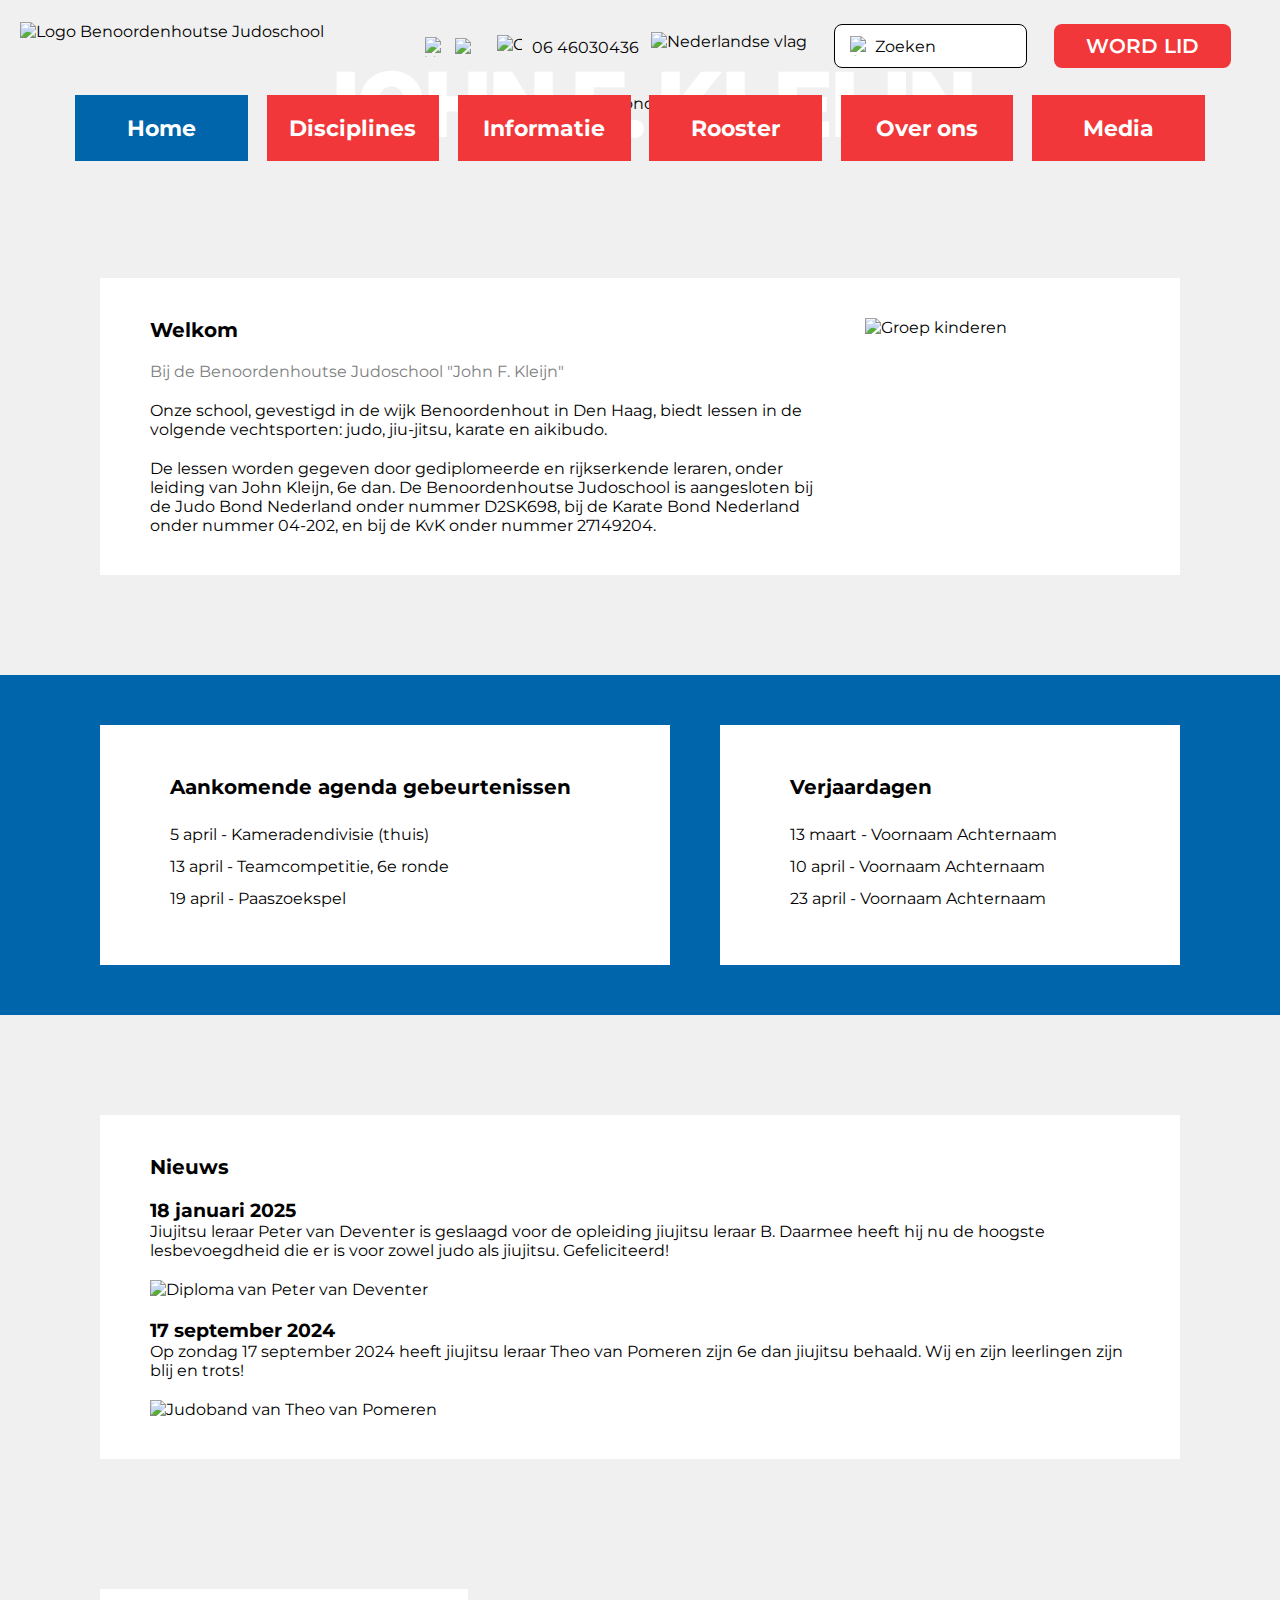
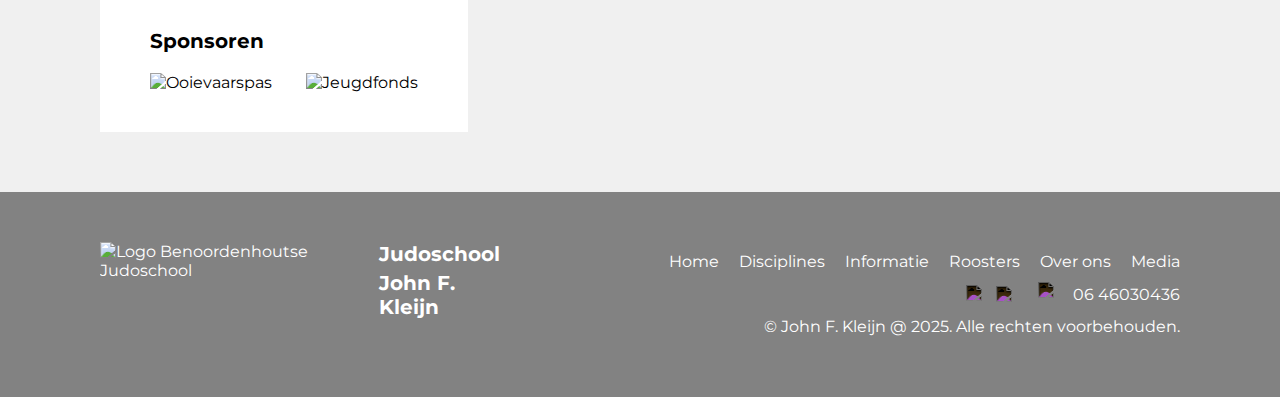
==== index.html @ 8be5a5ff "Add files via upload" ====
<!DOCTYPE html>
<html lang="nl">

<head>
    <meta charset="UTF-8">
    <meta name="viewport" content="width=device-width, initial-scale=1.0">
    <title>Website Benoordenhoutse Judoschool</title>
    <link rel="stylesheet" href="style.css">
    <link href="https://fonts.googleapis.com/css2?family=Inter:wght@400;700&display=swap" rel="stylesheet">
    <link href="https://fonts.googleapis.com/css2?family=Montserrat:wght@400;700&display=swap" rel="stylesheet">
    <link rel="icon" href="images/favicon.png" type="image/x-icon">
</head>

<body>
    <!-- Header -->
    <header>
        <!-------Top navigation-------->
        <section class="topnav">
            <img src="images/logo.png" alt="Logo Benoordenhoutse Judoschool" class="logo">
            <!---Desktop--->
            <div class="desktop-view right-section">
                <p class="contact-info">
                    <a href="https://www.youtube.com/@benoordenhoutsejudoschool2426" target="_blank">
                        <img src="images/youtube.png" alt="YouTube icon" class="youtube-icon">
                    </a>
                    <a href="https://www.facebook.com/benoordehoutsejudoschool/" target="_blank">
                        <img src="images/facebook.png" alt="Facebook icon" class="facebook-icon">
                    </a>
                    <img src="images/dot.png" alt="" class="dot-icon">
                    <a href="tel:+31646030436" class="header-phone">
                        <img src="images/call.png" alt="Call icon" class="call-icon">06 46030436
                    </a>
                </p>
                <img src="images/Nederlandsevlag.png" alt="Nederlandse vlag" class="flag">
                <div class="buttons">
                    <button class="search">
                        <img src="images/search.png" alt="Search icon" class="button-icon">Zoeken
                    </button>
                    <button class="signup-button hover hover">WORD LID</button>
                </div>
            </div>
            <!---Mobile--->
            <div class="mobile-view right-section">
                <div class="buttons">
                    <button class="signup-button hover hover">WORD LID</button>
                    <img src="images/search.png" alt="Search icon" class="search-icon">
                    <img src="images/hamburgermenu.png" alt="Menu icon" class="menu-icon">
                </div>
            </div>
        </section>

        <!-------Navigation-blocks-------->
        <section class="nav">
            <div class="header-image">
                <img src="images/headerimg.png" alt="Achtergrond afbeelding" class="background-image">
                <h1 class="header-title">JOHN F. KLEIJN</h1>
            </div>
            <nav class="navigation-blocks">
                <ul>
                    <li class="active-page"><a href="index.html">Home</a></li>
                    <li><a class="hover" href="disciplines.html">Disciplines</a></li>
                    <li><a class="hover" href="informatie.html">Informatie</a></li>
                    <li><a class="hover" href="roosters.html">Rooster</a></li>
                    <li><a class="hover" href="overons.html">Over ons</a></li>
                    <li><a class="hover" href="media.html">Media</a></li>
                </ul>
            </nav>
        </section>
    </header>

    <!-- Main -->
    <main>
        <!-------Welcome section------->
        <section>
            <div class="welcome">
                <div class="welcome-text">
                    <h1>Welkom</h1>
                    <p class="subtitle blank-line">Bij de Benoordenhoutse Judoschool "John F. Kleijn"</p>
                    <p class="blank-line">Onze school, gevestigd in de wijk Benoordenhout in Den Haag, biedt lessen in de volgende vechtsporten: judo, jiu-jitsu, karate en aikibudo.</p>
                    <p>De lessen worden gegeven door gediplomeerde en rijkserkende leraren, onder leiding van John
                    Kleijn, 6e dan. De Benoordenhoutse Judoschool is aangesloten bij de Judo Bond Nederland onder
                    nummer D2SK698, bij de Karate Bond Nederland onder nummer 04-202, en bij de KvK onder nummer
                    27149204.</p>
                </div>
                <img src="images/kidsgroep.png" alt="Groep kinderen" class="image-right">
            </div>
        </section>

        <!-------Blue area-------->
        <section class="blue-area">
            <div class="agenda">
                <h1>Aankomende agenda gebeurtenissen</h1>
                <ul>
                    <li>5 april - Kameradendivisie (thuis)</li>
                    <li>13 april - Teamcompetitie, 6e ronde</li>
                    <li>19 april - Paaszoekspel</li>
                </ul>
            </div>
            <div class="birthdays">
                <h1>Verjaardagen</h1>
                <ul>
                    <li>13 maart - Voornaam Achternaam</li>
                    <li>10 april - Voornaam Achternaam</li>
                    <li>23 april - Voornaam Achternaam</li>
                </ul>
            </div>
        </section>

        <!-------News items-------->
        <section>
            <div class="news">
                <h1>Nieuws</h1>
                <h3>18 januari 2025</h3>
                <p class="news1 blank-line">Jiujitsu leraar Peter van Deventer is geslaagd voor de opleiding jiujitsu leraar B. Daarmee heeft hij nu de hoogste lesbevoegdheid die er is voor zowel judo als jiujitsu. Gefeliciteerd! </p>
                <img class="blank-line" src="images/diploma.png" alt="Diploma van Peter van Deventer">
                <h3>17 september 2024</h3>
                <p class="news2 blank-line">Op zondag 17 september 2024 heeft jiujitsu leraar Theo van Pomeren zijn 6e dan jiujitsu behaald. Wij en zijn leerlingen zijn blij en trots!</p>
                <img src="images/judoband.png" alt="Judoband van Theo van Pomeren">
            </div>
        </section>
        
        <!-------Sponsors-------->
        <section>
            <div class="sponsors">
                <h1>Sponsoren</h1>
                <div>
                    <img src="images/ooievaarspas.png" alt="Ooievaarspas" id="ooievaarspas">
                    <img src="images/jeugdfonds.png" alt="Jeugdfonds" id="jeugdfonds">
                </div>
            </div>
        </section>
    </main>

    <!-- Footer -->
    <footer class="footer">
        <div class="footer-left">
            <img src="images/logo.png" alt="Logo Benoordenhoutse Judoschool" class="footer-logo">
            <div class="footer-title">
                <h1>Judoschool</h1>
                <h1>John F. Kleijn</h1>
            </div>
        </div>
        <div class="footer-right">
            <nav class="footer-hyperlinks">
                <a href="index.html">Home</a>
                <a href="disciplines.html">Disciplines</a>
                <a href="informatie.html">Informatie</a>
                <a href="roosters.html">Roosters</a>
                <a href="overons.html">Over ons</a>
                <a href="media.html">Media</a>
            </nav>
            <div class="contact-info">
                <a href="https://www.youtube.com/@benoordenhoutsejudoschool2426" target="_blank">
                    <img src="images/youtube.png" alt="YouTube icon" class="youtube-icon inverted">
                </a>
                <a href="https://www.facebook.com/benoordehoutsejudoschool/" target="_blank">
                    <img src="images/facebook.png" alt="Facebook icon" class="facebook-icon inverted">
                </a>
                <img src="images/dot.png" alt="" class="dot-icon inverted">
                <a href="tel:+31646030436" class="footer-phone">
                    <img src="images/call.png" alt="Call icon" class="call-icon inverted">06 46030436
                </a>
            </div>
            <p>&copy; John F. Kleijn @ 2025. Alle rechten voorbehouden.</p>
        </div>
    </footer>
</body>
</html>
---- style.css ----
/*Inhoud
- Top navigation
- Navigation-blocks
- Welcome section
- Blue area
- News and sponsors
- Footer

- Discipline page
- Informatie page
- Roosters page
- Over ons page
- Media page
- Contact page

- Media queries*/

* {
    font-family: "Montserrat", sans-serif;
    padding: 0;
    margin: 0;
}

body {
    background-color: #F0F0F0;
}

h1 {
    font-size: 20px;
    margin-bottom: 20px;
}

.blank-line {
    margin-bottom: 20px;
}

.hover:hover {
    background-color: #0065AB;
}

/* -------Top navigation---------------- */

.topnav {
    display: flex;
    align-items: center;
    justify-content: space-between;
    padding: 10px 20px;
}

.logo {
    height: 50px;
}

.contact-info a {
    display: flex;
    align-items: center;
    color: black;
    height: 25px;
    text-decoration: none;
}

.contact-info img {
    margin-right: 10px;
}

.right-section {
    display: flex;
    align-items: center;
}

.youtube-icon {
    padding-left: 10px;
    width: 20px;
    height: 20px;
}

.facebook-icon {
    width: 18px;
    height: 18px;
}

.dot-icon {
    margin-top: 10px;
    width: 4px;
    height: 4px;
}

.call-icon {
    width: 25px;
    height: 25px;
}

.flag {
    height: 30px;
}

.header-phone {
    color: black;
    margin-right: 12px;
    text-wrap: nowrap;
}

.buttons {
    display: flex;
    gap: 27px;
    margin: 14px 29px 16px 27px;
    font-family: 'Inter', sans-serif;
}

.signup-button {
    border: 0px;
    border-radius: 8px;
    color: white;
    background-color: #F1373A;
    width: 177px;
    height: 44px;
    font-weight: 600;
    font-size: 20px;
}

.search {
    display: flex;
    align-items: center;
    justify-content: flex-start;
    border: 1px solid #000000;
    padding: 10px 15px;
    border-radius: 8px;
    background-color: white;
    cursor: pointer;
    width: 193px;
    height: 44px;
    font-weight: 400;
    font-size: 16px;
}

.search img {
    background-color: inherit;
    width: 20px;
    height: 20px;
    display: block;
    margin-right: 5px;
}

.mobile-view {
    display: none;
}

.mobile-view .search-icon {
    width: 25px;
    height: 25px;
}

.mobile-view .menu-icon {
    width: 27px;
    height: 27px;
}

.mobile-view .signup-button {
    font-size: 1.75vw;
    width: 17vw;
    height: 25px;
}

.contact-info {
    display: flex;
}


/* -------Navigation blocks------------- */
.navigation-blocks {
    margin-top: -90px;
    position: relative;
    z-index: 1;
}

.navigation-blocks ul {
    list-style-type: none;
    padding: 8vh;
    margin: 0;
    display: flex;
    justify-content: space-between;
}

.navigation-blocks li {
    display: inline-block;
    width: 14vw;
}

.navigation-blocks a {
    text-wrap: nowrap;
    display: block;
    text-align: center;
    padding: 1.5vw 0;
    margin: 0 0.25vw 0 0.25vw;
    background-color: #F1373A;
    color: white;
    text-decoration: none;
    font-size: 1.75vw;
    font-weight: bold;
}

.active-page a {
    background-color: #0065AB;
}

/* ------Header image-------------------- */
.header-image {
    position: relative;
    text-align: center;
}

.background-image {
    width: 100%;
    height: auto;
}

.header-title {
    position: absolute;
    top: 50%;
    left: 50%;
    transform: translate(-50%, -50%);
    color: white;
    font-size: 7vw;
    margin: 0;
    background-color: rgba(0, 0, 0, 0);
    font-family: 'Inter', sans-serif;
    font-weight: 900;
    white-space: nowrap;
}

/*main*/
/* -------Welcome section-------------- */
.welcome {
    display: flex;
    align-self: center;
    justify-content: space-between;
    background-color: white;
    height: auto;
    margin: 45px 100px 100px 100px;
    padding: 40px 50px;
    box-sizing: border-box;
}

.subtitle {
    color: grey;
}

.welcome-text {
    display: flex;
    flex-direction: column;
    margin-right: 50px;
}

.welcome img {
    width: 100%;
    aspect-ratio: 4/3;
    object-fit: contain;
}

/* --------Blue area-------------------- */
.blue-area {
    background-color: #0065AB;
    display: flex;
    flex-wrap: nowrap;
    align-items: start;
}

.agenda {
    background-color: white;
    margin: 50px 50px 50px 100px;
    padding: 50px 70px;
    box-sizing: border-box;
    width: 650px;
}

.agenda ul {
    list-style-type: none;
    line-height: 2.0;
}

.birthdays {
    background-color: white;
    margin: 50px 100px 50px 0px;
    padding: 50px 70px;
    box-sizing: border-box;
    width: 520px;
}

.birthdays ul {
    list-style-type: none;
    line-height: 2.0;
}

/* -------News and sponsors------------ */
.news {
    align-self: center;
    background-color: white;
    margin: 100px;
    padding: 40px 50px;
    box-sizing: border-box;
}

.sponsors {
    display: inline-block;
    align-content: flex-start;
    background-color: white;
    margin: 30px 100px;
    padding: 40px 50px;
}

#ooievaarspas {
    margin-right: 30px;
    width: 50%
}

#jeugdfonds {
    width: 40%
}

/* -------Footer----------------------- */
.footer {
    justify-content: space-between;
    display: flex;
    background-color: #828282;
    margin-top: 30px;
    padding: 50px 100px;
    color: white;
}

.footer h1 {
    margin-bottom: 5px;
}

.footer-left {
    display: flex;
    box-sizing: border-box;
    width: 400px;
}

.footer-logo {
    margin-right: 20px;
    height: 50px;
}

.footer-title {
    display: flex;
    flex-direction: column;
}

.footer-right {
    display: flex;
    flex-direction: column;
    align-items: end;
    line-height: 2.5;
    align-self: end;
}

.footer-hyperlinks {
    display: flex;
    text-wrap: nowrap;
    gap: 20px;
}

.footer-hyperlinks a {
    display: flex;
    text-decoration: none;
    color: white;
}

.footer-phone {
    color: white !important;
}

footer .contact-info {
    display: flex;
}

.inverted {
    filter: invert(100%);
    color: white;
}

/* --------Disciplines page--------------- */
.grid-container-disciplines {
    display: grid;
    grid-template-columns: repeat(2, 1fr);
    grid-gap: 40px;
    margin: 20px 100px;
    padding: 50px;
}

.grid-item {
    position: relative;
    background-color: white;
    padding: 50px 50px 70px 50px;
    text-align: start;
    box-shadow: 0 2px 4px rgba(0, 0, 0, 0.1);
    font-size: 16px
}

.clickable-grid-item {
    color: #000000;
    text-decoration: none;

}

/* --------Informatie page--------------- */
.grid-container-informatie {
    display: grid;
    grid-template-columns: 1fr 1fr;
    grid-template-areas:
        "item1 item1"
        "item2 item3";
    align-items: start;
    grid-gap: 40px;
    margin: 20px 100px;
    padding: 20px;
}
.span-examen {
    grid-column: span 2;
}

/* --------Roosters page--------------- */
.grid-container-roosters {
    display: grid;
    grid-template-columns: repeat(3, 1fr);
    grid-template-areas:
        "item1 item2 item3"
        "item4 item4 item4";
    grid-gap: 40px;
    margin: 20px 100px;
    padding: 50px;
}
.grid-container-roosters img {
    width: 100%;
}

.span-agenda {
    grid-column: span 3;
}

/* --------Over ons page--------------- */
.grid-container-overons {
    display: grid;
    grid-template-columns: repeat(1, 1fr);
    grid-gap: 40px;
    margin: 20px 100px;
    padding: 50px;
}

/* --------Media page--------------- */
.grid-container-media {
    display: grid;
    justify-content: center;
    grid-template-columns: repeat(2, 1fr);
    grid-gap: 40px;
    margin: 20px 100px;
    padding: 50px;
}
.media-img {
    width: 30vw;
}

/* --------Contact page--------------- */
.contact-container {
    position: relative;
    background-color: white;
    padding: 50px 50px 70px 50px;
    margin: 20px 100px;
    text-align: start;
    box-shadow: 0 2px 4px rgba(0, 0, 0, 0.1);
    font-size: 16px
}

.contact-persons {
    display: flex;
    gap: 20%;
    margin: 20px 0;
}

.column {
    display: flex;
    flex-direction: column;
}

.contact-form {
    background-color: #828282;
    color: #ffffff;
    padding: 50px 100px 50px 150px;
    margin: 50px 0 -30px 0;

}

label {
    display: block;
    margin-bottom: 5px;
    font-weight: bold;
}

input {
    padding: 10px;
    margin-bottom: 20px;
    border: none;
    box-sizing: border-box;
}

.email-row, .phone-row {
    display: flex;
    flex-direction: column;
    margin-right: 0px;
}

.email-row {
    width: 40%;
}

.phone-row {
    width: 30%;
}

.form-row {
    display: flex;
    gap: 10%;
}

#name {
    width: 30%;
}

#subject {
    width: 80%;
}

#message {
    width: 100%;
}

#send-button {
    padding: 10px 15px;
    margin-top: 20px;
    border: 0px;
    border-radius: 8px;
    color: white;
    background-color: #F1373A;
    cursor: pointer;
    width: 177px;
    height: 44px;
    font-weight: 600;
    font-size: 20px;
}

.read-more {
    position: absolute;
    bottom: 20px;
    right: 25px;
    font-size: 24px;
    font-weight: bold;
    color: #000000;
    cursor: pointer;
}

.read-more-top {
    position: absolute;
    top: 50px;
    right: 25px;
    font-size: 24px;
    font-weight: bold;
    color: #000000;
    cursor: pointer;
}

/* --------Media queries--------------- */
@media (max-width: 1154px) {
    .welcome {
        flex-wrap: wrap;
    }
    .welcometekst {
        margin-right: 0;
    }
    .welcome img {
        width: 70%;
    }
    .blue-area {
        flex-wrap: wrap;
    }
    .agenda {
        margin: 50px 100px;
        width:100%;
    }
    .birthdays {
        margin-left: 100px;
        margin-top: 0;
        width:100%;
    }
}

@media (max-width: 1000px) {
    .grid-container-roosters {
        grid-template-columns: repeat(2, 1fr);
        grid-template-areas:
            "item1 item2"
            "item3 item3"
            "item4 item4";
    }
    .span-agenda {
        grid-column: span 2;
    }
    .span-competities {
        grid-column: span 2;
    }
    .footer {
        flex-wrap: wrap;
    }
    .footer-right {
        align-items: start;
        margin-top: 20px;
    }
    .footer .youtube-icon {
        padding-left: 0px;
    }
}

@media (min-width: 900px) {
    #ooievaarspas {
        margin-right: 30px;
        width: 300px;
    }
    #jeugdfonds {
        height: 250px;
    }
}

@media (max-width: 800px) {
    .navigation-blocks ul {
        padding: 9.5vh;
    }
    .welcome, .agenda, .birthdays, .news, .sponsors, .grid-container-disciplines, .grid-container-informatie, 
    .grid-container-media, .grid-container-overons, .grid-container-roosters, .contact-container, .contact-form {
        margin: 50px;
    }
    .contact-info {
        display: none;
    }
    .news img {
        width: 50%
    }
    .grid-container-media {
        display: flex;
        flex-wrap: wrap;
    }
    .contact-form {
        padding: 50px;
    }
    .contact-persons{
        flex-wrap: wrap;
    }
    .form-row {
        flex-wrap: wrap;
    }
    .email-row, .phone-row, #name {
        width: 80%;
    }
    .footer-hyperlinks {
        display: grid;
        grid-template-columns: repeat(3, 1fr);
        grid-area: 
            "item1 item2 item3"
            "item4 item5 item6";
        grid-column-gap: 30px;
        grid-row-gap: 0px;
        margin-bottom: 20px;
    }
}

@media (max-width: 600px) {
    h1, h2, h3, .contact-form button {
        font-size: 12px;
        margin-bottom: 5px;
    }
    p, a, .subtitle, .blue-area li, label {
        font-size: 10px;
    }
    .agenda, .birthdays, .news, .sponsors, .contact-form {
        margin: 20px;
    }
    .welcome, .contact-container, .grid-container-disciplines, .grid-container-informatie, .grid-container-media, 
    .grid-container-overons, .grid-container-roosters {
        margin: 100px 20px 20px 20px;
    }
    .welcome, .agenda, .birthdays, .news, .sponsors, .contact-container, .contact-form {
        padding: 20px;
    }
    .blank-line {
        margin-bottom: 10px;
    }
    .desktop-view {
        display: none;
    }
    .mobile-view {
        display: flex;
    }    
    .navigation-blocks ul {
        display: none;
    }
    .logo {
        height: 40px;
    }
    .buttons {
        gap: 2vw;
        margin-right: 0;
    }    
    #ooievaarspas {
        margin-right: 10px;
    }
    .news img {
        display: none;
    }
    #send-button {
        width: 50%;
        padding: 5px;
    }
    .column img {
        width: 25vw;
    }
    input {
        padding: 2px;
    } 
    .footer {
        padding: 50px 50px;
    }
    .footer-hyperlinks {
        display: none;
    }
    .footer-logo {
        height: 35px;
    }
    .youtube-icon {
        width: 15px;
        height: 15px;
    }
    .facebook-icon{
        width: 15px;
        height: 15px;
    }
    .dot-icon {
        width: 3px;
        height: 3px;
    }
    .call-icon {
        width: 20px;
        height: 20px;
    }
}
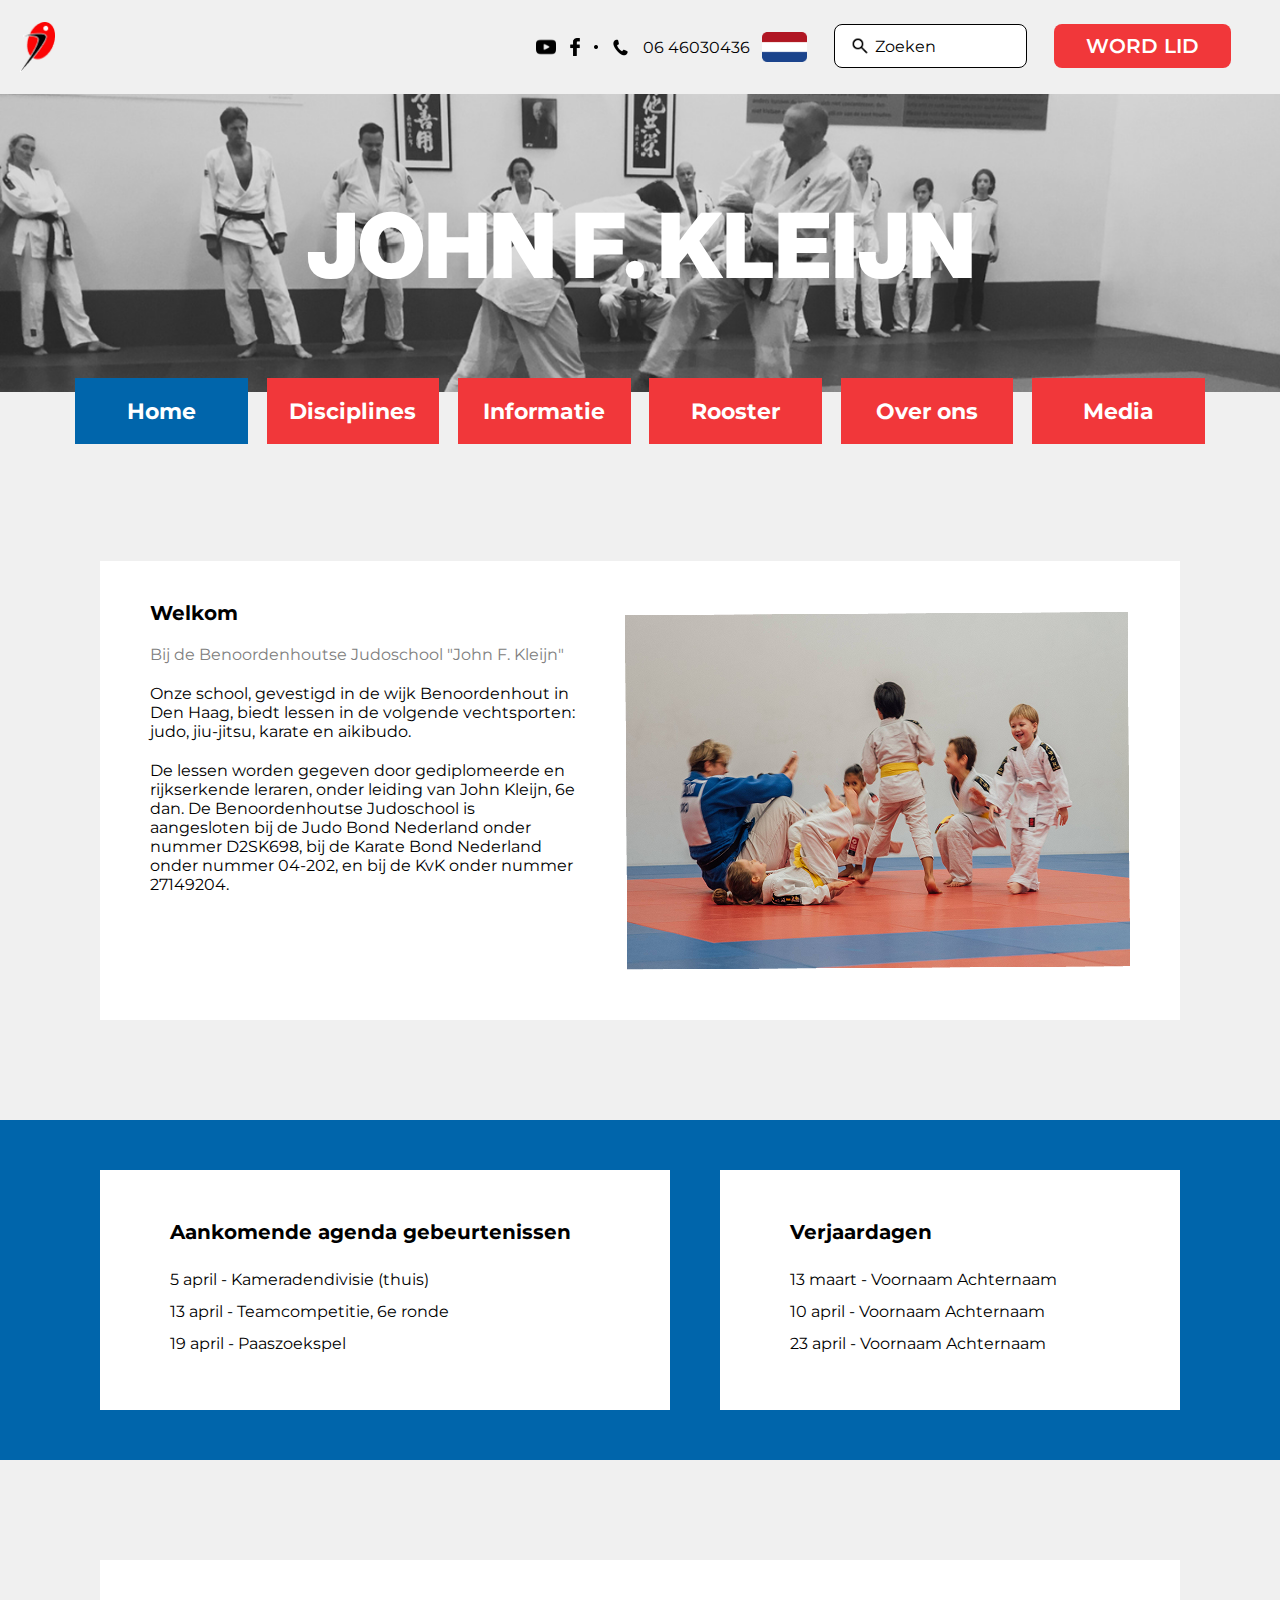
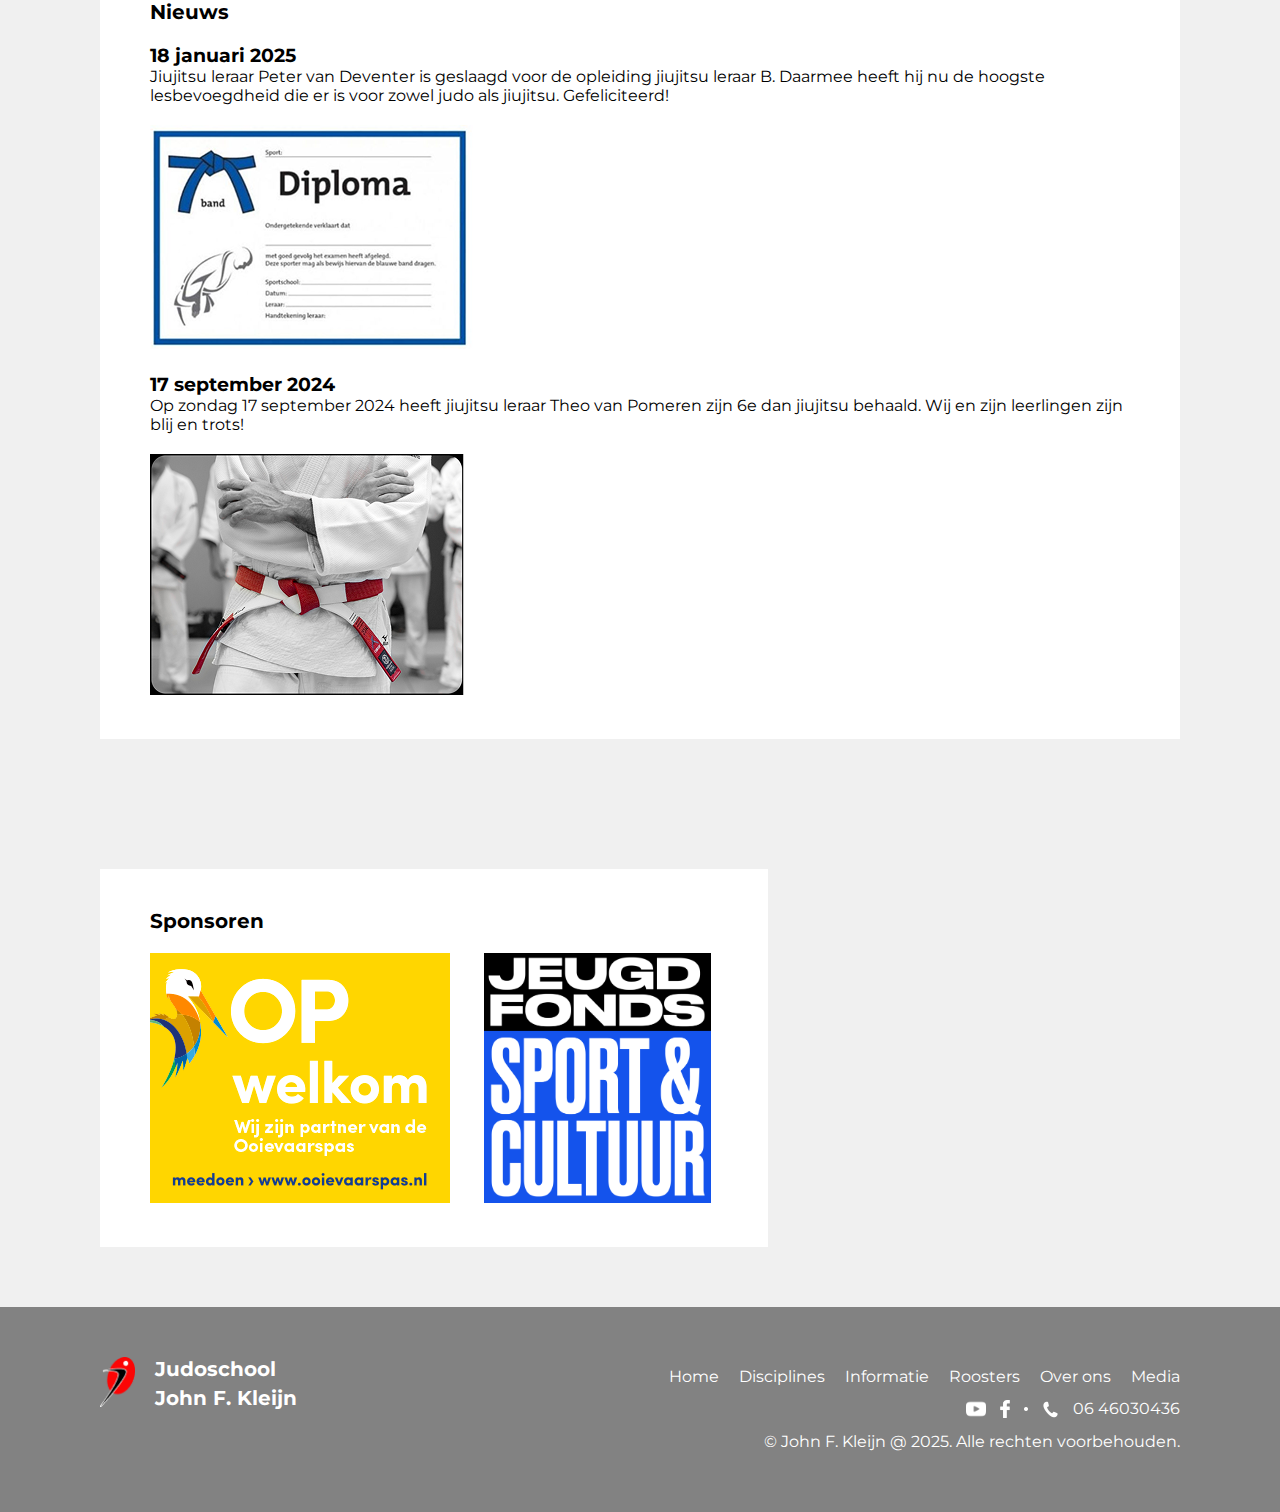
==== commit 03c7e88c: "dropdown menu" ====
--- a/index.html
+++ b/index.html
@@ -44,7 +44,21 @@
                 <div class="buttons">
                     <button class="signup-button hover hover">WORD LID</button>
                     <img src="images/search.png" alt="Search icon" class="search-icon">
-                    <img src="images/hamburgermenu.png" alt="Menu icon" class="menu-icon">
+                    
+                    <input type="checkbox" id="menu-toggle" class="menu-toggle">
+
+                    <label for="menu-toggle" class="menu-icon">
+                      <img src="images/hamburgermenu.png" id="hamburgermenu" alt="Menu">
+                    </label>
+                  
+                    <nav class="menu">
+                        <a href="index.html">Home</a>
+                        <a href="disciplines.html">Disciplines</a>
+                        <a href="informatie.html">Informatie</a>
+                        <a href="roosters.html">Roosters</a>
+                        <a href="overons.html">Over ons</a>
+                        <a href="media.html">Media</a>
+                    </nav>
                 </div>
             </div>
         </section>
--- a/style.css
+++ b/style.css
@@ -49,6 +49,10 @@
 
 .logo {
     height: 50px;
+}
+
+.contact-info {
+    display: flex;
 }
 
 .contact-info a {
@@ -145,26 +149,51 @@
     display: none;
 }
 
-.mobile-view .search-icon {
-    width: 25px;
-    height: 25px;
-}
-
-.mobile-view .menu-icon {
-    width: 27px;
-    height: 27px;
-}
-
 .mobile-view .signup-button {
     font-size: 1.75vw;
     width: 17vw;
     height: 25px;
 }
 
-.contact-info {
-    display: flex;
-}
-
+.mobile-view .search-icon {
+    width: 25px;
+    height: 25px;
+}
+
+.mobile-view .menu-icon {
+    display: block;
+    cursor: pointer;
+}
+
+#hamburgermenu {
+    width: 27px;
+    height: 27px;
+}
+
+.menu-toggle {
+    display: none;
+}
+
+.menu-toggle:checked + .menu-icon + .menu {
+    display: flex;
+}
+
+.menu {
+display: none;
+z-index: 2;
+flex-direction: column;
+background: #ffffff;
+padding: 5px 15px;
+position: absolute;
+  top: 50px;
+  right: 0;
+}
+
+.menu a {
+text-decoration: none;
+color: #000000;
+margin: 10px 0;
+}
 
 /* -------Navigation blocks------------- */
 .navigation-blocks {
@@ -574,7 +603,7 @@
     .welcome {
         flex-wrap: wrap;
     }
-    .welcometekst {
+    .welcome-text {
         margin-right: 0;
     }
     .welcome img {
